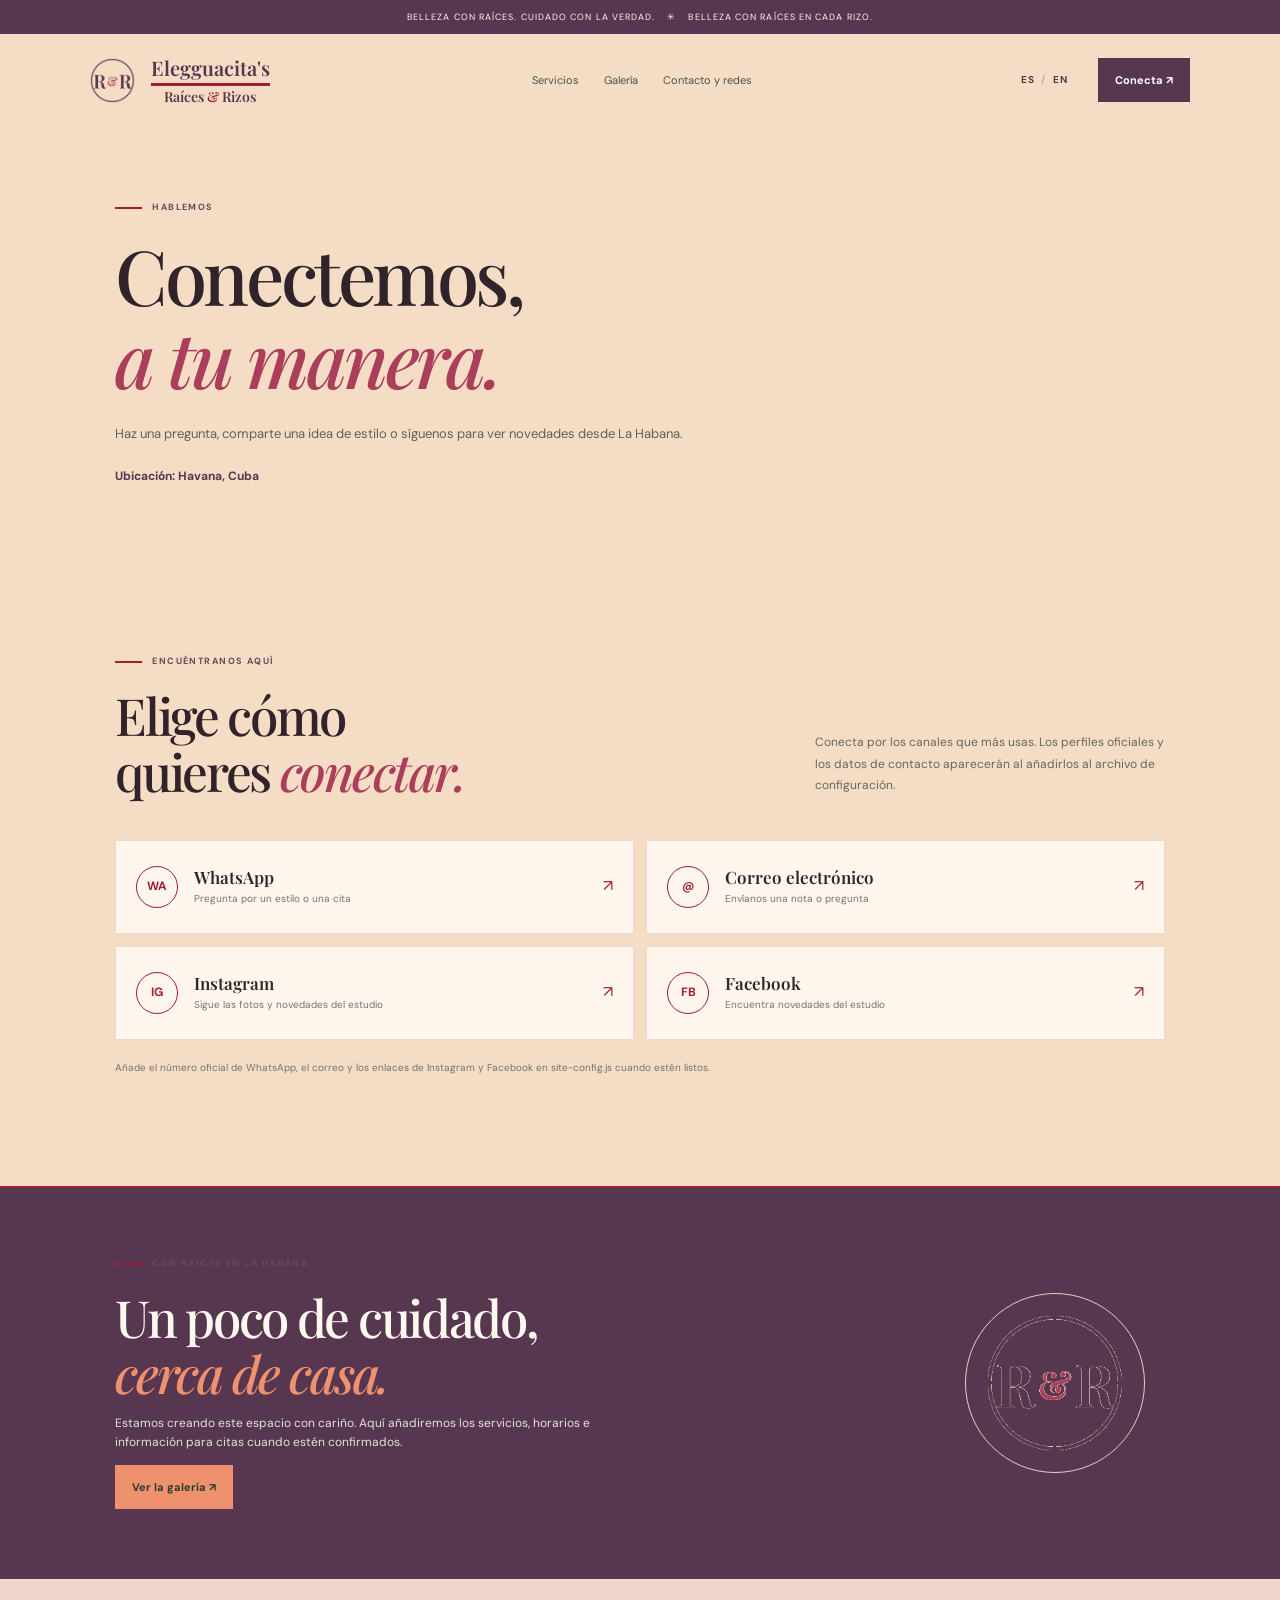
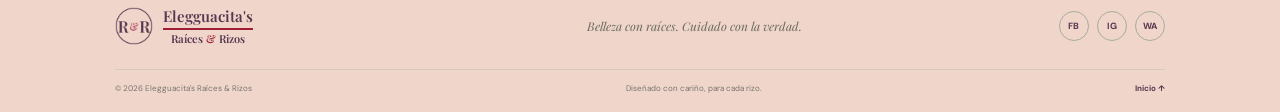
==== contact.html @ 4b484f13 "gallery and contact pages added" ====
<!doctype html>
<html lang="es"><head><meta charset="utf-8"><meta name="viewport" content="width=device-width,initial-scale=1"><meta name="theme-color" content="#F5DCC5"><meta name="description" content="Contacta a Elegguacita's Raíces & Rizos en La Habana. Conecta por WhatsApp y redes sociales."><link rel="icon" type="image/png" sizes="64x64" href="assets/favicon.png"><meta property="og:locale" content="es_CU"><meta property="og:site_name" content="Elegguacita's Raíces &amp; Rizos"><meta property="og:title" content="Contacto y redes | Elegguacita's Raíces &amp; Rizos"><meta property="og:description" content="Conecta con Elegguacita's Raíces &amp; Rizos en La Habana, Cuba."><meta property="og:type" content="website"><title>Contacto | Elegguacita's Raíces &amp; Rizos</title><link rel="preconnect" href="https://fonts.googleapis.com"><link rel="preconnect" href="https://fonts.gstatic.com" crossorigin><link href="https://fonts.googleapis.com/css2?family=DM+Sans:wght@400;500;600;700&amp;family=Playfair+Display:wght@500;600;700&amp;display=swap" rel="stylesheet"><link rel="stylesheet" href="styles.css"><script src="site-config.js" defer></script><script src="script.js?v=2" defer></script></head>
<body><a class="skip" href="#main" data-en="Skip to content" data-es="Saltar al contenido">Saltar al contenido</a><div class="announcement"><span data-en="Beauty with roots. Honest care." data-es="Belleza con raíces. Cuidado con la verdad.">Belleza con raíces. Cuidado con la verdad.</span> ✳ <span data-en="Beauty rooted in every curl." data-es="Belleza con raíces en cada rizo.">Belleza con raíces en cada rizo.</span></div>
<header><a class="brand" href="index.html#top"><img class="brand-logo" src="assets/rr-logo.png" alt="R&amp;R logo"><span class="brand-copy"><span class="brand-title-group"><span class="brand-name" data-setting="brandName">Elegguacita's</span><span class="brand-divider" aria-hidden="true"></span></span><small data-setting="brandLine">Raíces &amp; Rizos</small></span></a><button class="menu" aria-label="Abrir menú" aria-expanded="false">☰</button><nav><a href="index.html#services" data-en="Services" data-es="Servicios">Servicios</a><a href="gallery.html" data-en="Gallery" data-es="Galería">Galería</a><a href="contact.html" aria-current="page" data-en="Contact & social" data-es="Contacto y redes">Contacto y redes</a></nav><div class="actions"><button class="lang" aria-label="Cambiar idioma a inglés" aria-pressed="true">ES <span>/</span> EN</button><a class="button dark" href="#connect" data-en="Connect ↗" data-es="Conecta ↗">Conecta ↗</a></div></header>
<main id="main"><section class="page-hero"><p class="eyebrow" data-en="SAY HELLO" data-es="HABLEMOS">HABLEMOS</p><h1 data-en="Let’s connect,<br><em>at your pace.</em>" data-es="Conectemos,<br><em>a tu manera.</em>">Conectemos,<br><em>a tu manera.</em></h1><p class="intro" data-en="Ask a question, share a style idea, or follow along for updates from Havana." data-es="Haz una pregunta, comparte una idea de estilo o síguenos para ver novedades desde La Habana.">Haz una pregunta, comparte una idea de estilo o síguenos para ver novedades desde La Habana.</p><p class="location page-location" data-setting="location">La Habana, Cuba</p></section>
<section class="connect section" id="connect"><div class="section-heading"><div><p class="eyebrow" data-en="FIND US HERE" data-es="ENCUÉNTRANOS AQUÍ">ENCUÉNTRANOS AQUÍ</p><h2 data-en="Choose how<br>you’d like to <em>connect.</em>" data-es="Elige cómo<br>quieres <em>conectar.</em>">Elige cómo<br>quieres <em>conectar.</em></h2></div><p data-en="Connect through the channels you use most. Official profiles and contact details will appear as they’re added to the settings file." data-es="Conecta por los canales que más usas. Los perfiles oficiales y los datos de contacto aparecerán al añadirlos al archivo de configuración.">Conecta por los canales que más usas. Los perfiles oficiales y los datos de contacto aparecerán al añadirlos al archivo de configuración.</p></div><div class="contact-options"><a class="contact-option" data-contact="whatsapp" href="#" hidden><span class="option-icon">wa</span><span><b>WhatsApp</b><small data-en="Ask about a style or appointment" data-es="Pregunta por un estilo o una cita">Pregunta por un estilo o una cita</small></span><span class="option-arrow">↗</span></a><a class="contact-option" data-contact="email" href="#" hidden><span class="option-icon">@</span><span><b data-en="Email" data-es="Correo electrónico">Correo electrónico</b><small data-en="Send a note or question" data-es="Envíanos una nota o pregunta">Envíanos una nota o pregunta</small></span><span class="option-arrow">↗</span></a><a class="contact-option" data-social="instagram" href="contact.html"><span class="option-icon">ig</span><span><b>Instagram</b><small data-en="Follow studio photos and updates" data-es="Sigue las fotos y novedades del estudio">Sigue las fotos y novedades del estudio</small></span><span class="option-arrow">↗</span></a><a class="contact-option" data-social="facebook" href="contact.html"><span class="option-icon">fb</span><span><b>Facebook</b><small data-en="Find updates and studio news" data-es="Encuentra novedades del estudio">Encuentra novedades del estudio</small></span><span class="option-arrow">↗</span></a></div><p class="settings-note" data-en="Add the official WhatsApp number, email, Instagram, and Facebook links in site-config.js when ready." data-es="Añade el número oficial de WhatsApp, el correo y los enlaces de Instagram y Facebook en site-config.js cuando estén listos.">Añade el número oficial de WhatsApp, el correo y los enlaces de Instagram y Facebook en site-config.js cuando estén listos.</p></section><section class="contact-detail"><div><p class="eyebrow" data-en="ROOTED IN HAVANA" data-es="CON RAÍCES EN LA HABANA">CON RAÍCES EN LA HABANA</p><h2 data-en="A little care,<br><em>close to home.</em>" data-es="Un poco de cuidado,<br><em>cerca de casa.</em>">Un poco de cuidado,<br><em>cerca de casa.</em></h2><p data-en="We’re building this space with care. Service details, hours, and appointment guidance can be added here as they’re confirmed." data-es="Estamos creando este espacio con cariño. Aquí añadiremos los servicios, horarios e información para citas cuando estén confirmados.">Estamos creando este espacio con cariño. Aquí añadiremos los servicios, horarios e información para citas cuando estén confirmados.</p><a href="gallery.html" class="button light" data-en="See the gallery ↗" data-es="Ver la galería ↗">Ver la galería ↗</a></div><div class="contact-detail-mark"><img src="assets/rr-logo.png" alt="Logo de Raíces &amp; Rizos"></div></section></main>
<footer><a class="brand" href="index.html#top"><img class="brand-logo" src="assets/rr-logo.png" alt="R&amp;R logo"><span class="brand-copy"><span class="brand-title-group"><span class="brand-name" data-setting="brandName">Elegguacita's</span><span class="brand-divider" aria-hidden="true"></span></span><small data-setting="brandLine">Raíces &amp; Rizos</small></span></a><p data-en="Beauty with roots. Honest care." data-es="Belleza con raíces. Cuidado con la verdad.">Belleza con raíces. Cuidado con la verdad.</p><div class="social"><a href="contact.html" aria-label="Facebook" data-social="facebook">fb</a><a href="contact.html" aria-label="Instagram" data-social="instagram">ig</a><a href="contact.html" aria-label="WhatsApp" data-social="whatsapp">wa</a></div><div class="footer-bottom"><span>© <span id="year"></span> <span data-setting="businessName">Elegguacita's Raíces &amp; Rizos</span></span><span data-en="Designed with care, for every curl." data-es="Diseñado con cariño, para cada rizo.">Diseñado con cariño, para cada rizo.</span><a href="index.html#top" data-en="Home ↑" data-es="Inicio ↑">Inicio ↑</a></div></footer></body></html>
---- styles.css ----
:root{--cream:#F5DCC5;--paper:#FFF6EE;--ink:#30232A;--green:#57364F;--green2:#70445A;--orange:#AA3E5B;--peach:#EF916F;--red:#9F1D35;--marigold:#E5B85C;--serif:'Playfair Display',Georgia,serif;--sans:'DM Sans',Arial,sans-serif}*{box-sizing:border-box}html{scroll-behavior:smooth}body{margin:0;background:var(--cream);color:var(--ink);font:16px/1.65 var(--sans)}a{color:inherit;text-decoration:none}img{display:block;max-width:100%}.skip{position:absolute;left:-1000px}.skip:focus{left:10px;top:10px;background:#fff;padding:10px;z-index:99}.announcement{height:34px;background:var(--green);color:#fff8ed;display:flex;align-items:center;justify-content:center;gap:12px;font-size:9px;letter-spacing:.12em;text-transform:uppercase}header{height:92px;padding:0 7vw;display:flex;align-items:center;justify-content:space-between;position:relative;z-index:5}.brand{display:flex;align-items:center;gap:16px;font:600 18px var(--serif);line-height:1.1}.brand-copy{display:flex;flex-direction:column;align-items:center;min-width:0}.brand-title-group{display:flex;flex-direction:column;align-items:stretch;align-self:center}.brand-name{font-family:var(--serif);font-weight:600;color:var(--green);white-space:nowrap;line-height:1.05}header .brand-name{font-size:var(--header-title-size,18px)}.brand-divider{width:100%;height:3px;min-height:3px;background:var(--red);margin:5px 0 4px}.brand small{display:block;font:600 15px/1 var(--serif);letter-spacing:0;color:var(--green);white-space:nowrap}header .brand small{font-size:var(--header-subtitle-size,15px)}.brand i,.brand-amp{font-style:normal;color:var(--red)}.brand-logo{width:45px;height:45px;object-fit:contain;flex:none}.journal-logo{width:38px;height:38px}.monogram{width:45px;height:45px;border:1px solid var(--green);border-radius:50%;display:flex;align-items:center;justify-content:center;gap:1px;color:var(--green);font:600 17px var(--serif);flex:none}.monogram span{font-size:11px;color:var(--orange)}nav,.actions{display:flex;align-items:center;gap:25px}nav a{font-size:11px;color:#495249}nav a:hover,.text-link:hover{color:var(--orange)}.lang{border:0;background:none;font:700 10px var(--sans);cursor:pointer;color:var(--green);letter-spacing:.08em}.lang span{color:#b6a99b;margin:0 4px}.button{display:inline-flex;align-items:center;gap:20px;padding:13px 17px;font-size:11px;font-weight:700;transition:.2s}.button:hover{transform:translateY(-2px)}.dark{background:var(--green);color:#fff}.dark:hover{background:#243a2a}.menu{display:none}.hero{max-width:1500px;margin:auto;min-height:560px;padding:40px 9vw 60px;display:grid;grid-template-columns:1fr 1fr;gap:7vw;align-items:center}.eyebrow{font-size:9px;font-weight:700;letter-spacing:.16em;color:var(--green2);margin:0 0 18px}.eyebrow:before{content:"";display:inline-block;width:27px;height:2px;background:var(--red);vertical-align:middle;margin-right:10px}h1,h2{font:500 clamp(42px,5vw,72px)/1.1 var(--serif);letter-spacing:-.045em;margin:0}h1 em,h2 em{color:var(--orange);font-weight:500}.intro{max-width:420px;color:#5e625a;font-size:13px;line-height:1.8;margin:22px 0}.primary{background:var(--orange);color:white;margin-right:20px}.primary:hover{background:#b75f40}.text-link{font-size:10px;font-weight:700}.note{display:flex;align-items:center;gap:10px;border-top:1px solid #ddd2c3;padding-top:15px;margin-top:31px;max-width:390px;color:#66695e;font-size:10px}.note:first-letter{color:var(--orange)}.hero-photo{position:relative;width:100%;max-width:470px;margin:auto;padding:0 15px 26px 0}.hero-photo img{height:455px;width:100%;object-fit:cover;object-position:center 32%;border-radius:48% 48% 3px 3px;box-shadow:0 15px 50px #4e34251c}.credit{position:absolute;right:15px;bottom:26px;background:#1c211bb8;color:white;padding:3px 8px;font-size:8px}.round-stamp{position:absolute;left:-40px;top:30px;width:100px;height:100px;border-radius:50%;background:var(--green);color:white;display:grid;place-content:center;text-align:center;transform:rotate(-10deg);font-size:7px;letter-spacing:.15em;box-shadow:0 5px 18px #31412c38}.round-stamp b{font-size:24px;color:var(--marigold);line-height:1.1}.caption{position:absolute;right:-23px;bottom:52px;background:var(--paper);padding:10px 15px;box-shadow:0 8px 30px #39281818;font:italic 12px var(--serif)}.ticker{background:var(--green);color:#fff8eb;overflow:hidden;white-space:nowrap;padding:12px 0;text-align:center;font-size:9px;font-weight:600;letter-spacing:.15em}.section{max-width:1500px;margin:auto;padding:100px 9vw}.section-heading{display:flex;justify-content:space-between;align-items:end;gap:35px;margin-bottom:40px}.section-heading h2,.about h2,.contact h2{font-size:clamp(37px,4vw,54px)}.section-heading>p{max-width:350px;color:#67675e;font-size:12px;line-height:1.8;margin:0 0 3px}.cards{display:grid;grid-template-columns:repeat(3,1fr);gap:15px}.card{min-height:340px;background:var(--paper);padding:23px 25px 20px;border:1px solid #ebe1d5;display:flex;flex-direction:column;transition:.25s}.card:hover{transform:translateY(-4px);box-shadow:0 15px 50px #4e34251c}.card.featured{background:#f0e1d4}.num{font-size:9px;font-weight:700;color:#77746d;letter-spacing:.08em}.clipart{height:105px;width:75px;object-fit:contain;margin:4px auto 7px;filter:sepia(.2)}.symbol{height:112px;display:grid;place-items:center;color:var(--green2);font:50px var(--serif);transform:rotate(-10deg)}.symbol.lash{font-size:72px;color:var(--orange)}.card h3{font:600 21px var(--serif);margin:0 0 8px}.card p{font-size:10px;line-height:1.75;color:#68685f;margin:0 0 18px}.card-link{margin-top:auto;border-top:1px solid #e4d8c9;padding-top:12px;font-size:10px;font-weight:700;color:var(--green)}.card-link:hover{color:var(--orange)}.more{font-size:10px;color:#62655c;margin:23px 0 0}.about{display:grid;grid-template-columns:.9fr 1fr;align-items:center;gap:9vw;padding-top:25px;padding-bottom:105px}.about-photo{position:relative;padding:0 17px 17px 0;max-width:430px}.about-photo:after{content:"";position:absolute;inset:15px 0 0 15px;border:1px solid var(--orange);z-index:-1}.about-photo img{width:100%;height:430px;object-fit:cover;object-position:center 30%;box-shadow:0 15px 50px #4e34251c}.about-photo>span{position:absolute;bottom:0;left:19px;background:var(--green);color:white;padding:9px 13px;font-size:8px;letter-spacing:.12em}.about>div:last-child>p:not(.eyebrow){max-width:470px;color:#66675f;font-size:12px;line-height:1.9}.about ul{list-style:none;padding:0;margin:20px 0 25px;display:flex;gap:20px}.about li{display:grid;gap:4px;max-width:220px}.about li b{font:600 13px var(--serif)}.about li span{color:#74756c;font-size:9px;line-height:1.6}.outline{border:1px solid var(--green);color:var(--green)}.outline:hover{background:var(--green);color:white}.testimonial{position:relative;background:#F3D7C6;text-align:center;padding:75px 20px 80px}.testimonial .eyebrow{justify-content:center}.testimonial h2{font-size:clamp(38px,4vw,55px);margin:0 auto 15px}.testimonial>p:not(.eyebrow){max-width:430px;margin:0 auto 15px;font-size:11px;line-height:1.8;color:#65625a}.testimonial small{font-size:8px;letter-spacing:.17em;font-weight:700;color:var(--green2)}.instagram-grid{display:grid;grid-template-columns:repeat(3,minmax(0,1fr));gap:15px}.instagram-placeholder{aspect-ratio:1;background:#F3D7C6;display:flex;flex-direction:column;align-items:center;justify-content:center;gap:14px;border-top:2px solid var(--red);color:var(--green)}.instagram-placeholder:nth-child(2){background:#F5DCC5}.instagram-placeholder:nth-child(3){background:#E6BDC6}.instagram-mark{width:42px;height:42px;border:1px solid var(--red);border-radius:50%;display:grid;place-items:center;color:var(--red);font:600 12px var(--sans);letter-spacing:.05em}.instagram-placeholder small{font:700 9px var(--sans);letter-spacing:.12em;text-align:center;padding:0 6px}.journal{padding-top:90px;padding-bottom:55px}.journal .section-heading h2{font-size:clamp(34px,3.7vw,49px)}.journal .section-heading{margin-bottom:30px}.empty-post{border:1px solid #d9cec0;background:#f9f4ed;padding:22px 26px;display:flex;gap:18px;align-items:center;color:var(--orange)}.empty-post b{font:600 16px var(--serif);color:var(--ink)}.empty-post p{font-size:10px;color:#74736c;margin:5px 0 0}.empty-post>span:last-child{margin-left:auto}.contact{position:relative;padding-top:28px;padding-bottom:90px;background:var(--green);color:#fff8ef;display:grid;grid-template-columns:1.2fr .8fr;gap:40px;align-items:center;max-width:none;padding-left:max(9vw,calc((100vw - 1230px)/2));padding-right:max(9vw,calc((100vw - 1230px)/2))}.contact:before{content:"";position:absolute;top:0;left:0;width:100%;height:2px;background:var(--red)}.contact .eyebrow{color:#f2dbe4}.contact h2{font-size:clamp(38px,4vw,54px);margin-bottom:17px}.contact h2 em{color:var(--peach)}.contact>div:first-child>p:not(.eyebrow){font-size:11px;line-height:1.8;color:#e1e3d8;max-width:400px}.light{background:var(--peach);color:#283d2d}.contact small{display:block;color:#bac6b5;font-size:8px;margin-top:10px}.contact-image{height:275px;position:relative;display:grid;place-items:center}.contact-image:before{content:"";position:absolute;width:230px;height:230px;border-radius:50%;background:#E5B85C;right:4px;top:8px}.contact-image img{height:270px;width:200px;object-fit:cover;border-radius:49% 49% 2px 2px;position:relative;z-index:1}.contact-image span{position:absolute;right:0;top:15px;font-size:8px;letter-spacing:.16em;writing-mode:vertical-rl;z-index:2}footer{background:#F0D5CA;padding:28px 9vw 16px;display:grid;grid-template-columns:1fr 1fr auto;align-items:center;gap:14px}footer .brand{font-size:15px;gap:10px}footer .brand-logo{width:38px;height:38px}footer .brand-name{font-size:15px}footer .brand-divider{height:2px;min-height:2px;margin:4px 0 3px}footer .brand small{font-size:11px}footer>p{font:italic 12px var(--serif);color:#69685f;margin:0}.social{display:flex;gap:8px}.social a{width:30px;height:30px;border:1px solid #a7ac9e;color:var(--green);border-radius:50%;display:grid;place-items:center;font-size:9px;font-weight:700;text-transform:uppercase}.social a:hover{background:var(--green);color:white}.footer-bottom{grid-column:1/-1;border-top:1px solid #d4c9ba;padding-top:12px;margin-top:10px;display:flex;justify-content:space-between;color:#77756e;font-size:8px}.footer-bottom a{font-weight:700;color:var(--green)}
@media(max-width:950px){header{padding:0 5vw}nav{gap:14px}nav a{font-size:10px}.hero{padding-left:7vw;padding-right:7vw;gap:5vw}.section{padding-left:7vw;padding-right:7vw}.contact{padding-left:7vw;padding-right:7vw}footer{padding-left:7vw;padding-right:7vw}}
@media(max-width:720px){.instagram-grid{gap:8px}.instagram-placeholder{gap:9px}.instagram-placeholder small{font-size:8px}.instagram-placeholder .instagram-mark{width:34px;height:34px}.announcement{font-size:7px;gap:6px}header{height:75px;padding:0 6vw}.brand{font-size:16px;gap:10px}header .brand-name{font-size:var(--header-mobile-title-size,16px)}header .brand small{font-size:var(--header-mobile-subtitle-size,14px)}header .brand-logo{width:39px;height:39px}.brand-divider{height:2px;min-height:2px;margin:5px 0 4px}footer .brand-logo{width:36px;height:36px}footer .brand-name{font-size:14px}footer .brand small{font-size:10px}.menu{display:block;border:0;background:none;color:var(--green);font-size:19px;margin-left:auto;margin-right:8px}nav{display:none;position:absolute;top:75px;left:0;right:0;padding:20px 8vw;background:var(--paper);box-shadow:0 12px 30px #39281818;flex-direction:column;align-items:flex-start}.menu[aria-expanded=true]+nav{display:flex}nav a{font-size:13px}.actions{gap:5px}.actions .dark{display:none}.hero{grid-template-columns:1fr;padding:43px 8vw 45px;gap:37px}.hero h1{font-size:clamp(45px,11vw,67px)}.hero-photo{max-width:440px}.hero-photo img{height:clamp(340px,95vw,450px)}.round-stamp{left:-12px;width:86px;height:86px}.caption{right:-4px}.ticker{text-align:left;padding-left:20px}.section{padding:72px 8vw}.section-heading{display:block}.section-heading h2,.about h2,.contact h2{font-size:clamp(37px,9vw,51px)}.section-heading>p{margin-top:16px}.cards{grid-template-columns:1fr;gap:12px}.card{min-height:285px;padding:20px}.clipart,.symbol{height:86px}.card h3{font-size:20px}.about{grid-template-columns:1fr;gap:42px;padding-top:20px;padding-bottom:75px}.about-photo{width:calc(100% - 15px);max-width:470px;margin:auto}.about-photo img{height:clamp(350px,95vw,450px)}.about ul{gap:13px}.testimonial{padding:68px 8vw 72px}.journal .section-heading h2{font-size:37px}.empty-post{padding:18px;gap:12px}.empty-post b{font-size:14px}.contact{grid-template-columns:1fr;padding:36px 8vw 30px;gap:12px}.contact-image{height:225px}.contact-image img{height:220px;width:165px}.contact-image:before{width:190px;height:190px;right:calc(50% - 105px);top:0}.contact-image span{right:calc(50% - 120px);top:10px}footer{grid-template-columns:1fr auto;padding:24px 8vw 15px}footer>p{grid-column:1/-1;grid-row:2}.social{grid-column:2;grid-row:1}.footer-bottom{flex-wrap:wrap;gap:8px}.footer-bottom>span:nth-child(2){display:none}}
@media(prefers-reduced-motion:reduce){html{scroll-behavior:auto}*,*:before,*:after{transition:none!important}}

/* Secondary pages */
.page-hero{max-width:1300px;margin:auto;padding:74px 9vw 55px}.page-hero h1{font-size:clamp(48px,6vw,76px)}.page-hero .intro{max-width:570px}.page-location{font-size:12px;color:var(--green);font-weight:700}.contact-options{display:grid;grid-template-columns:repeat(2,minmax(0,1fr));gap:12px}.contact-option{min-height:94px;padding:20px;background:var(--paper);border:1px solid #e8dace;display:flex;align-items:center;gap:16px;transition:.2s}.contact-option:hover{transform:translateY(-3px);border-color:var(--orange)}.option-icon{width:42px;height:42px;border:1px solid var(--red);border-radius:50%;display:grid;place-items:center;color:var(--red);font-size:12px;font-weight:700;text-transform:uppercase;flex:none}.contact-option>span:nth-child(2){display:grid;gap:3px}.contact-option b{font:600 17px var(--serif)}.contact-option small{font-size:10px;color:#74736c}.option-arrow{margin-left:auto;color:var(--red)}.settings-note,.gallery-note{font-size:10px;color:#74736c;margin-top:20px}.contact-detail{background:var(--green);color:#fff8ef;padding:70px max(9vw,calc((100vw - 1230px)/2));display:grid;grid-template-columns:1fr 220px;gap:40px;align-items:center;position:relative}.contact-detail:before{content:"";position:absolute;left:0;top:0;width:100%;height:2px;background:var(--red)}.contact-detail h2{font-size:clamp(38px,4vw,54px)}.contact-detail h2 em{color:var(--peach)}.contact-detail p:not(.eyebrow){max-width:480px;font-size:12px;color:#e1e3d8}.contact-detail-mark{width:180px;height:180px;border:1px solid #eecabe;border-radius:50%;display:grid;place-items:center;margin:auto}.contact-detail-mark img{width:140px}.gallery-grid{display:grid;grid-template-columns:repeat(3,minmax(0,1fr));grid-auto-flow:dense;gap:18px}.gallery-photo{margin:0;background:var(--paper);border:1px solid #eadfd2}.gallery-photo img{width:100%;height:300px;object-fit:cover}.gallery-photo.gallery-tall{grid-row:span 2}.gallery-photo.gallery-tall img{height:630px}.gallery-photo figcaption{padding:14px 16px;display:grid;gap:4px}.gallery-photo figcaption span{font:600 17px var(--serif)}.gallery-photo figcaption small{font-size:9px;color:#77736d}.gallery-instagram{min-height:240px;padding:28px;background:#f3d7c6;border-top:2px solid var(--red);display:flex;flex-direction:column;align-items:flex-start;justify-content:center;gap:12px}.gallery-instagram .instagram-mark{width:38px;height:38px}.gallery-instagram b{font:600 22px var(--serif)}.gallery-instagram>span:not(.instagram-mark){font-size:11px;color:#68685f;max-width:340px}.gallery-instagram>a,.gallery-instagram>i{font-size:11px;font-weight:700;color:var(--green);font-style:normal}.gallery-cta{padding:28px 9vw;background:#f0d5ca;display:flex;align-items:center;justify-content:space-between}.gallery-cta p{font:italic 22px var(--serif);margin:0}.gallery-link{margin-top:22px}.instagram-placeholder{overflow:hidden}.instagram-placeholder img{width:100%;height:100%;min-height:0;object-fit:cover;position:absolute;inset:0}.instagram-placeholder{position:relative}.instagram-placeholder small{z-index:1;background:#fff6eee8;padding:6px 10px!important}.instagram-placeholder .instagram-mark{z-index:1}
@media(max-width:720px){.page-hero{padding:50px 8vw 32px}.contact-options{grid-template-columns:1fr}.contact-detail{grid-template-columns:1fr;padding:52px 8vw;gap:28px}.contact-detail-mark{width:145px;height:145px}.contact-detail-mark img{width:110px}.gallery-grid{grid-template-columns:repeat(2,minmax(0,1fr));gap:10px}.gallery-photo img{height:220px}.gallery-photo.gallery-tall{grid-row:span 2}.gallery-photo.gallery-tall img{height:450px}.gallery-photo figcaption{padding:10px}.gallery-photo figcaption span{font-size:14px}.gallery-cta{padding:22px 8vw}.gallery-cta p{font-size:18px}}
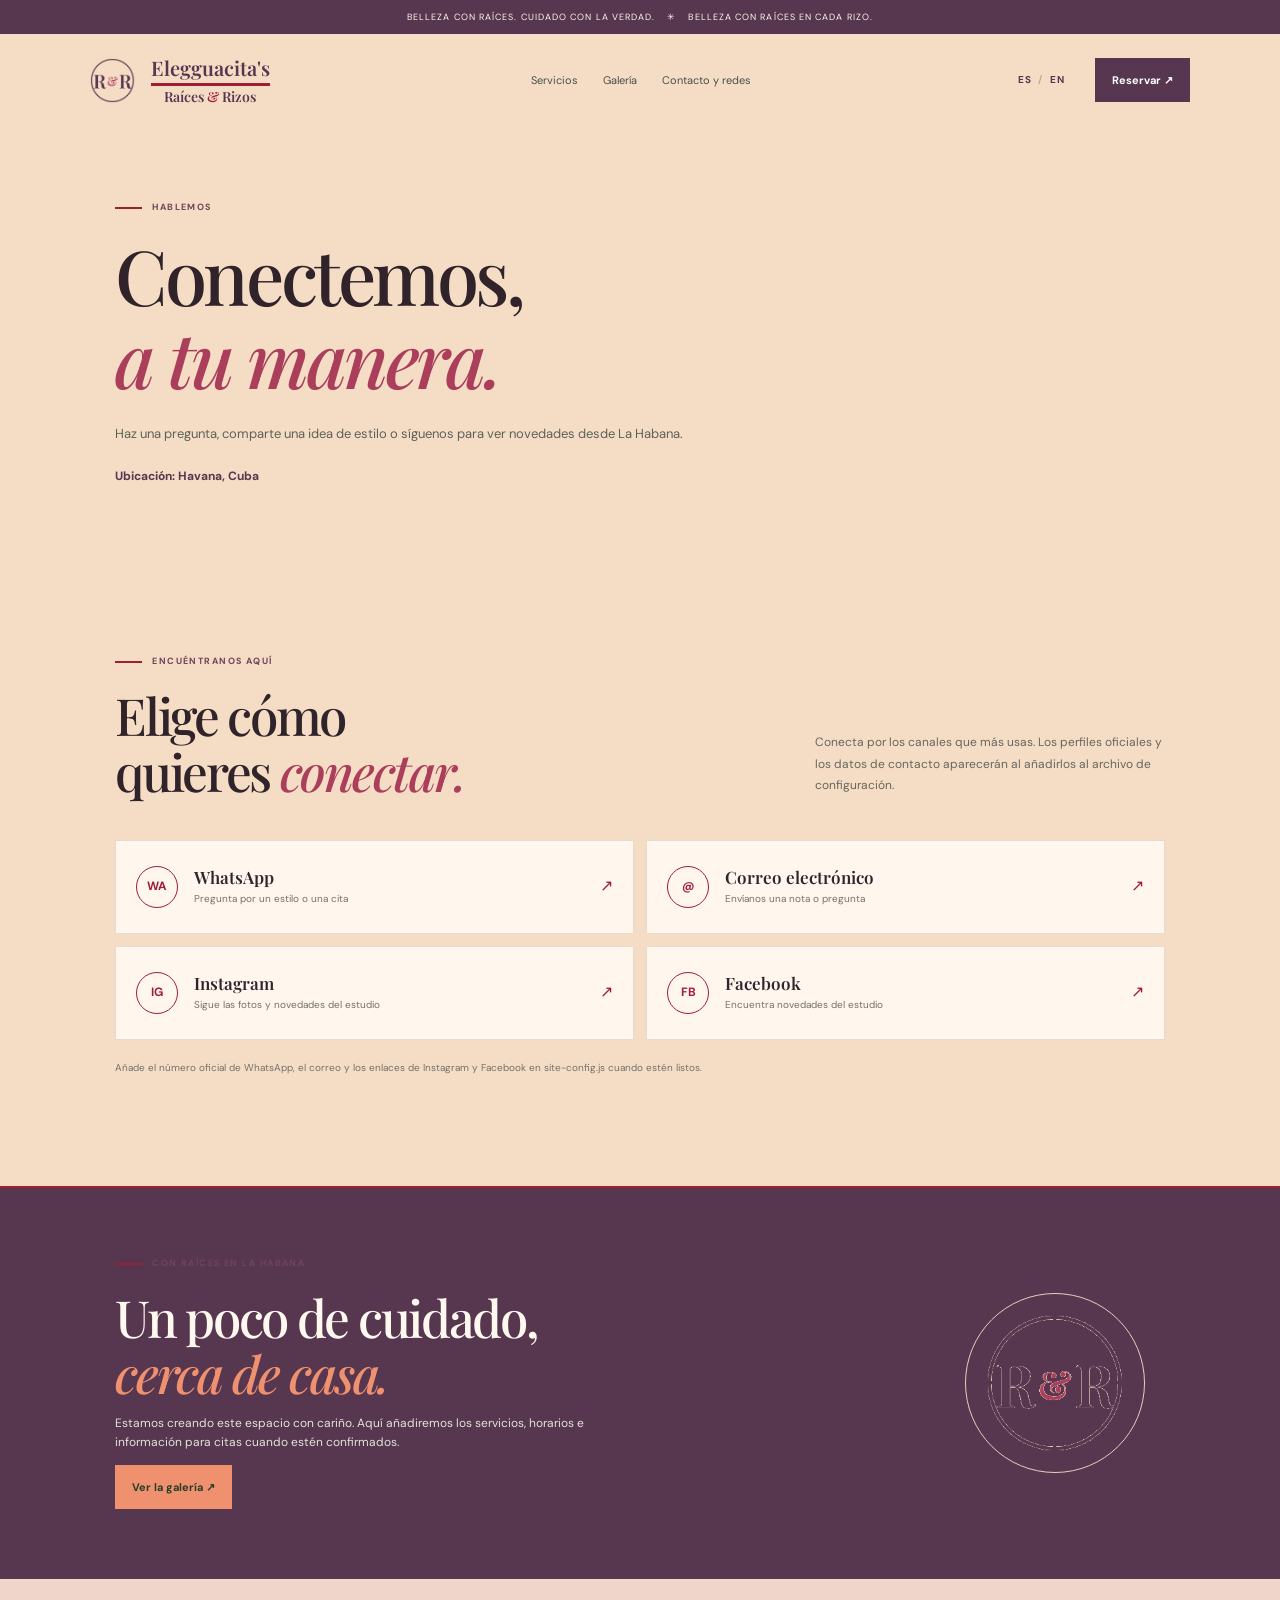
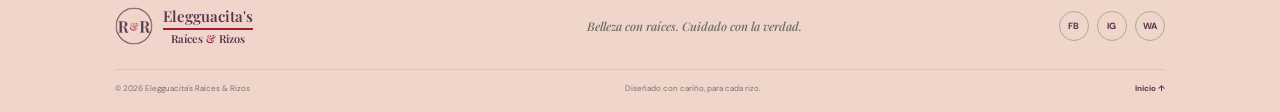
==== commit 85097ac4: "Bookings and Instagram profile added to site-config.js. Updated README.md with new features and inst" ====
--- a/contact.html
+++ b/contact.html
@@ -1,7 +1,9 @@
 <!doctype html>
-<html lang="es"><head><meta charset="utf-8"><meta name="viewport" content="width=device-width,initial-scale=1"><meta name="theme-color" content="#F5DCC5"><meta name="description" content="Contacta a Elegguacita's Raíces & Rizos en La Habana. Conecta por WhatsApp y redes sociales."><link rel="icon" type="image/png" sizes="64x64" href="assets/favicon.png"><meta property="og:locale" content="es_CU"><meta property="og:site_name" content="Elegguacita's Raíces &amp; Rizos"><meta property="og:title" content="Contacto y redes | Elegguacita's Raíces &amp; Rizos"><meta property="og:description" content="Conecta con Elegguacita's Raíces &amp; Rizos en La Habana, Cuba."><meta property="og:type" content="website"><title>Contacto | Elegguacita's Raíces &amp; Rizos</title><link rel="preconnect" href="https://fonts.googleapis.com"><link rel="preconnect" href="https://fonts.gstatic.com" crossorigin><link href="https://fonts.googleapis.com/css2?family=DM+Sans:wght@400;500;600;700&amp;family=Playfair+Display:wght@500;600;700&amp;display=swap" rel="stylesheet"><link rel="stylesheet" href="styles.css"><script src="site-config.js" defer></script><script src="script.js?v=2" defer></script></head>
+<html lang="es"><head><meta charset="utf-8"><meta name="viewport" content="width=device-width,initial-scale=1"><meta name="theme-color" content="#F5DCC5"><meta name="description" content="Contacta a Elegguacita's Raíces & Rizos en La Habana. Conecta por WhatsApp y redes sociales."><link rel="icon" type="image/png" sizes="64x64" href="assets/favicon.png"><meta property="og:locale" content="es_CU"><meta property="og:site_name" content="Elegguacita's Raíces &amp; Rizos"><meta property="og:title" content="Contacto y redes | Elegguacita's Raíces &amp; Rizos"><meta property="og:description" content="Conecta con Elegguacita's Raíces &amp; Rizos en La Habana, Cuba."><meta property="og:type" content="website"><title>Contacto | Elegguacita's Raíces &amp; Rizos</title><link rel="stylesheet" href="styles.css"><script src="site-config.js" defer></script><script src="script.js?v=2" defer></script></head>
 <body><a class="skip" href="#main" data-en="Skip to content" data-es="Saltar al contenido">Saltar al contenido</a><div class="announcement"><span data-en="Beauty with roots. Honest care." data-es="Belleza con raíces. Cuidado con la verdad.">Belleza con raíces. Cuidado con la verdad.</span> ✳ <span data-en="Beauty rooted in every curl." data-es="Belleza con raíces en cada rizo.">Belleza con raíces en cada rizo.</span></div>
-<header><a class="brand" href="index.html#top"><img class="brand-logo" src="assets/rr-logo.png" alt="R&amp;R logo"><span class="brand-copy"><span class="brand-title-group"><span class="brand-name" data-setting="brandName">Elegguacita's</span><span class="brand-divider" aria-hidden="true"></span></span><small data-setting="brandLine">Raíces &amp; Rizos</small></span></a><button class="menu" aria-label="Abrir menú" aria-expanded="false">☰</button><nav><a href="index.html#services" data-en="Services" data-es="Servicios">Servicios</a><a href="gallery.html" data-en="Gallery" data-es="Galería">Galería</a><a href="contact.html" aria-current="page" data-en="Contact & social" data-es="Contacto y redes">Contacto y redes</a></nav><div class="actions"><button class="lang" aria-label="Cambiar idioma a inglés" aria-pressed="true">ES <span>/</span> EN</button><a class="button dark" href="#connect" data-en="Connect ↗" data-es="Conecta ↗">Conecta ↗</a></div></header>
+<header><a class="brand" href="index.html#top"><img class="brand-logo" src="assets/rr-logo.png" alt="R&amp;R logo"><span class="brand-copy"><span class="brand-title-group"><span class="brand-name" data-setting="brandName">Elegguacita's</span><span class="brand-divider" aria-hidden="true"></span></span><small data-setting="brandLine">Raíces &amp; Rizos</small></span></a><button class="menu" aria-label="Abrir menú" aria-expanded="false">☰</button><nav><a href="index.html#services" data-en="Services" data-es="Servicios">Servicios</a><a href="gallery.html" data-en="Gallery" data-es="Galería">Galería</a><a href="contact.html" aria-current="page" data-en="Contact & social" data-es="Contacto y redes">Contacto y redes</a></nav><div class="actions"><button class="lang" aria-label="Cambiar idioma a inglés" aria-pressed="true">ES <span>/</span> EN</button><a class="button dark" href="booking.html" data-en="Book ↗" data-es="Reservar ↗">Reservar ↗</a></div></header>
 <main id="main"><section class="page-hero"><p class="eyebrow" data-en="SAY HELLO" data-es="HABLEMOS">HABLEMOS</p><h1 data-en="Let’s connect,<br><em>at your pace.</em>" data-es="Conectemos,<br><em>a tu manera.</em>">Conectemos,<br><em>a tu manera.</em></h1><p class="intro" data-en="Ask a question, share a style idea, or follow along for updates from Havana." data-es="Haz una pregunta, comparte una idea de estilo o síguenos para ver novedades desde La Habana.">Haz una pregunta, comparte una idea de estilo o síguenos para ver novedades desde La Habana.</p><p class="location page-location" data-setting="location">La Habana, Cuba</p></section>
 <section class="connect section" id="connect"><div class="section-heading"><div><p class="eyebrow" data-en="FIND US HERE" data-es="ENCUÉNTRANOS AQUÍ">ENCUÉNTRANOS AQUÍ</p><h2 data-en="Choose how<br>you’d like to <em>connect.</em>" data-es="Elige cómo<br>quieres <em>conectar.</em>">Elige cómo<br>quieres <em>conectar.</em></h2></div><p data-en="Connect through the channels you use most. Official profiles and contact details will appear as they’re added to the settings file." data-es="Conecta por los canales que más usas. Los perfiles oficiales y los datos de contacto aparecerán al añadirlos al archivo de configuración.">Conecta por los canales que más usas. Los perfiles oficiales y los datos de contacto aparecerán al añadirlos al archivo de configuración.</p></div><div class="contact-options"><a class="contact-option" data-contact="whatsapp" href="#" hidden><span class="option-icon">wa</span><span><b>WhatsApp</b><small data-en="Ask about a style or appointment" data-es="Pregunta por un estilo o una cita">Pregunta por un estilo o una cita</small></span><span class="option-arrow">↗</span></a><a class="contact-option" data-contact="email" href="#" hidden><span class="option-icon">@</span><span><b data-en="Email" data-es="Correo electrónico">Correo electrónico</b><small data-en="Send a note or question" data-es="Envíanos una nota o pregunta">Envíanos una nota o pregunta</small></span><span class="option-arrow">↗</span></a><a class="contact-option" data-social="instagram" href="contact.html"><span class="option-icon">ig</span><span><b>Instagram</b><small data-en="Follow studio photos and updates" data-es="Sigue las fotos y novedades del estudio">Sigue las fotos y novedades del estudio</small></span><span class="option-arrow">↗</span></a><a class="contact-option" data-social="facebook" href="contact.html"><span class="option-icon">fb</span><span><b>Facebook</b><small data-en="Find updates and studio news" data-es="Encuentra novedades del estudio">Encuentra novedades del estudio</small></span><span class="option-arrow">↗</span></a></div><p class="settings-note" data-en="Add the official WhatsApp number, email, Instagram, and Facebook links in site-config.js when ready." data-es="Añade el número oficial de WhatsApp, el correo y los enlaces de Instagram y Facebook en site-config.js cuando estén listos.">Añade el número oficial de WhatsApp, el correo y los enlaces de Instagram y Facebook en site-config.js cuando estén listos.</p></section><section class="contact-detail"><div><p class="eyebrow" data-en="ROOTED IN HAVANA" data-es="CON RAÍCES EN LA HABANA">CON RAÍCES EN LA HABANA</p><h2 data-en="A little care,<br><em>close to home.</em>" data-es="Un poco de cuidado,<br><em>cerca de casa.</em>">Un poco de cuidado,<br><em>cerca de casa.</em></h2><p data-en="We’re building this space with care. Service details, hours, and appointment guidance can be added here as they’re confirmed." data-es="Estamos creando este espacio con cariño. Aquí añadiremos los servicios, horarios e información para citas cuando estén confirmados.">Estamos creando este espacio con cariño. Aquí añadiremos los servicios, horarios e información para citas cuando estén confirmados.</p><a href="gallery.html" class="button light" data-en="See the gallery ↗" data-es="Ver la galería ↗">Ver la galería ↗</a></div><div class="contact-detail-mark"><img src="assets/rr-logo.png" alt="Logo de Raíces &amp; Rizos"></div></section></main>
-<footer><a class="brand" href="index.html#top"><img class="brand-logo" src="assets/rr-logo.png" alt="R&amp;R logo"><span class="brand-copy"><span class="brand-title-group"><span class="brand-name" data-setting="brandName">Elegguacita's</span><span class="brand-divider" aria-hidden="true"></span></span><small data-setting="brandLine">Raíces &amp; Rizos</small></span></a><p data-en="Beauty with roots. Honest care." data-es="Belleza con raíces. Cuidado con la verdad.">Belleza con raíces. Cuidado con la verdad.</p><div class="social"><a href="contact.html" aria-label="Facebook" data-social="facebook">fb</a><a href="contact.html" aria-label="Instagram" data-social="instagram">ig</a><a href="contact.html" aria-label="WhatsApp" data-social="whatsapp">wa</a></div><div class="footer-bottom"><span>© <span id="year"></span> <span data-setting="businessName">Elegguacita's Raíces &amp; Rizos</span></span><span data-en="Designed with care, for every curl." data-es="Diseñado con cariño, para cada rizo.">Diseñado con cariño, para cada rizo.</span><a href="index.html#top" data-en="Home ↑" data-es="Inicio ↑">Inicio ↑</a></div></footer></body></html>+<footer><a class="brand" href="index.html#top"><img class="brand-logo" src="assets/rr-logo.png" alt="R&amp;R logo"><span class="brand-copy"><span class="brand-title-group"><span class="brand-name" data-setting="brandName">Elegguacita's</span><span class="brand-divider" aria-hidden="true"></span></span><small data-setting="brandLine">Raíces &amp; Rizos</small></span></a><p data-en="Beauty with roots. Honest care." data-es="Belleza con raíces. Cuidado con la verdad.">Belleza con raíces. Cuidado con la verdad.</p><div class="social"><a href="contact.html" aria-label="Facebook" data-social="facebook">fb</a><a href="contact.html" aria-label="Instagram" data-social="instagram">ig</a><a href="contact.html" aria-label="WhatsApp" data-social="whatsapp">wa</a></div><div class="footer-bottom"><span>© <span id="year"></span> <span data-setting="businessName">Elegguacita's Raíces &amp; Rizos</span></span><span data-en="Designed with care, for every curl." data-es="Diseñado con cariño, para cada rizo.">Diseñado con cariño, para cada rizo.</span><a href="index.html#top" data-en="Home ↑" data-es="Inicio ↑">Inicio ↑</a></div></footer></body></html>
+
+
--- a/styles.css
+++ b/styles.css
@@ -1,8 +1,20 @@
-:root{--cream:#F5DCC5;--paper:#FFF6EE;--ink:#30232A;--green:#57364F;--green2:#70445A;--orange:#AA3E5B;--peach:#EF916F;--red:#9F1D35;--marigold:#E5B85C;--serif:'Playfair Display',Georgia,serif;--sans:'DM Sans',Arial,sans-serif}*{box-sizing:border-box}html{scroll-behavior:smooth}body{margin:0;background:var(--cream);color:var(--ink);font:16px/1.65 var(--sans)}a{color:inherit;text-decoration:none}img{display:block;max-width:100%}.skip{position:absolute;left:-1000px}.skip:focus{left:10px;top:10px;background:#fff;padding:10px;z-index:99}.announcement{height:34px;background:var(--green);color:#fff8ed;display:flex;align-items:center;justify-content:center;gap:12px;font-size:9px;letter-spacing:.12em;text-transform:uppercase}header{height:92px;padding:0 7vw;display:flex;align-items:center;justify-content:space-between;position:relative;z-index:5}.brand{display:flex;align-items:center;gap:16px;font:600 18px var(--serif);line-height:1.1}.brand-copy{display:flex;flex-direction:column;align-items:center;min-width:0}.brand-title-group{display:flex;flex-direction:column;align-items:stretch;align-self:center}.brand-name{font-family:var(--serif);font-weight:600;color:var(--green);white-space:nowrap;line-height:1.05}header .brand-name{font-size:var(--header-title-size,18px)}.brand-divider{width:100%;height:3px;min-height:3px;background:var(--red);margin:5px 0 4px}.brand small{display:block;font:600 15px/1 var(--serif);letter-spacing:0;color:var(--green);white-space:nowrap}header .brand small{font-size:var(--header-subtitle-size,15px)}.brand i,.brand-amp{font-style:normal;color:var(--red)}.brand-logo{width:45px;height:45px;object-fit:contain;flex:none}.journal-logo{width:38px;height:38px}.monogram{width:45px;height:45px;border:1px solid var(--green);border-radius:50%;display:flex;align-items:center;justify-content:center;gap:1px;color:var(--green);font:600 17px var(--serif);flex:none}.monogram span{font-size:11px;color:var(--orange)}nav,.actions{display:flex;align-items:center;gap:25px}nav a{font-size:11px;color:#495249}nav a:hover,.text-link:hover{color:var(--orange)}.lang{border:0;background:none;font:700 10px var(--sans);cursor:pointer;color:var(--green);letter-spacing:.08em}.lang span{color:#b6a99b;margin:0 4px}.button{display:inline-flex;align-items:center;gap:20px;padding:13px 17px;font-size:11px;font-weight:700;transition:.2s}.button:hover{transform:translateY(-2px)}.dark{background:var(--green);color:#fff}.dark:hover{background:#243a2a}.menu{display:none}.hero{max-width:1500px;margin:auto;min-height:560px;padding:40px 9vw 60px;display:grid;grid-template-columns:1fr 1fr;gap:7vw;align-items:center}.eyebrow{font-size:9px;font-weight:700;letter-spacing:.16em;color:var(--green2);margin:0 0 18px}.eyebrow:before{content:"";display:inline-block;width:27px;height:2px;background:var(--red);vertical-align:middle;margin-right:10px}h1,h2{font:500 clamp(42px,5vw,72px)/1.1 var(--serif);letter-spacing:-.045em;margin:0}h1 em,h2 em{color:var(--orange);font-weight:500}.intro{max-width:420px;color:#5e625a;font-size:13px;line-height:1.8;margin:22px 0}.primary{background:var(--orange);color:white;margin-right:20px}.primary:hover{background:#b75f40}.text-link{font-size:10px;font-weight:700}.note{display:flex;align-items:center;gap:10px;border-top:1px solid #ddd2c3;padding-top:15px;margin-top:31px;max-width:390px;color:#66695e;font-size:10px}.note:first-letter{color:var(--orange)}.hero-photo{position:relative;width:100%;max-width:470px;margin:auto;padding:0 15px 26px 0}.hero-photo img{height:455px;width:100%;object-fit:cover;object-position:center 32%;border-radius:48% 48% 3px 3px;box-shadow:0 15px 50px #4e34251c}.credit{position:absolute;right:15px;bottom:26px;background:#1c211bb8;color:white;padding:3px 8px;font-size:8px}.round-stamp{position:absolute;left:-40px;top:30px;width:100px;height:100px;border-radius:50%;background:var(--green);color:white;display:grid;place-content:center;text-align:center;transform:rotate(-10deg);font-size:7px;letter-spacing:.15em;box-shadow:0 5px 18px #31412c38}.round-stamp b{font-size:24px;color:var(--marigold);line-height:1.1}.caption{position:absolute;right:-23px;bottom:52px;background:var(--paper);padding:10px 15px;box-shadow:0 8px 30px #39281818;font:italic 12px var(--serif)}.ticker{background:var(--green);color:#fff8eb;overflow:hidden;white-space:nowrap;padding:12px 0;text-align:center;font-size:9px;font-weight:600;letter-spacing:.15em}.section{max-width:1500px;margin:auto;padding:100px 9vw}.section-heading{display:flex;justify-content:space-between;align-items:end;gap:35px;margin-bottom:40px}.section-heading h2,.about h2,.contact h2{font-size:clamp(37px,4vw,54px)}.section-heading>p{max-width:350px;color:#67675e;font-size:12px;line-height:1.8;margin:0 0 3px}.cards{display:grid;grid-template-columns:repeat(3,1fr);gap:15px}.card{min-height:340px;background:var(--paper);padding:23px 25px 20px;border:1px solid #ebe1d5;display:flex;flex-direction:column;transition:.25s}.card:hover{transform:translateY(-4px);box-shadow:0 15px 50px #4e34251c}.card.featured{background:#f0e1d4}.num{font-size:9px;font-weight:700;color:#77746d;letter-spacing:.08em}.clipart{height:105px;width:75px;object-fit:contain;margin:4px auto 7px;filter:sepia(.2)}.symbol{height:112px;display:grid;place-items:center;color:var(--green2);font:50px var(--serif);transform:rotate(-10deg)}.symbol.lash{font-size:72px;color:var(--orange)}.card h3{font:600 21px var(--serif);margin:0 0 8px}.card p{font-size:10px;line-height:1.75;color:#68685f;margin:0 0 18px}.card-link{margin-top:auto;border-top:1px solid #e4d8c9;padding-top:12px;font-size:10px;font-weight:700;color:var(--green)}.card-link:hover{color:var(--orange)}.more{font-size:10px;color:#62655c;margin:23px 0 0}.about{display:grid;grid-template-columns:.9fr 1fr;align-items:center;gap:9vw;padding-top:25px;padding-bottom:105px}.about-photo{position:relative;padding:0 17px 17px 0;max-width:430px}.about-photo:after{content:"";position:absolute;inset:15px 0 0 15px;border:1px solid var(--orange);z-index:-1}.about-photo img{width:100%;height:430px;object-fit:cover;object-position:center 30%;box-shadow:0 15px 50px #4e34251c}.about-photo>span{position:absolute;bottom:0;left:19px;background:var(--green);color:white;padding:9px 13px;font-size:8px;letter-spacing:.12em}.about>div:last-child>p:not(.eyebrow){max-width:470px;color:#66675f;font-size:12px;line-height:1.9}.about ul{list-style:none;padding:0;margin:20px 0 25px;display:flex;gap:20px}.about li{display:grid;gap:4px;max-width:220px}.about li b{font:600 13px var(--serif)}.about li span{color:#74756c;font-size:9px;line-height:1.6}.outline{border:1px solid var(--green);color:var(--green)}.outline:hover{background:var(--green);color:white}.testimonial{position:relative;background:#F3D7C6;text-align:center;padding:75px 20px 80px}.testimonial .eyebrow{justify-content:center}.testimonial h2{font-size:clamp(38px,4vw,55px);margin:0 auto 15px}.testimonial>p:not(.eyebrow){max-width:430px;margin:0 auto 15px;font-size:11px;line-height:1.8;color:#65625a}.testimonial small{font-size:8px;letter-spacing:.17em;font-weight:700;color:var(--green2)}.instagram-grid{display:grid;grid-template-columns:repeat(3,minmax(0,1fr));gap:15px}.instagram-placeholder{aspect-ratio:1;background:#F3D7C6;display:flex;flex-direction:column;align-items:center;justify-content:center;gap:14px;border-top:2px solid var(--red);color:var(--green)}.instagram-placeholder:nth-child(2){background:#F5DCC5}.instagram-placeholder:nth-child(3){background:#E6BDC6}.instagram-mark{width:42px;height:42px;border:1px solid var(--red);border-radius:50%;display:grid;place-items:center;color:var(--red);font:600 12px var(--sans);letter-spacing:.05em}.instagram-placeholder small{font:700 9px var(--sans);letter-spacing:.12em;text-align:center;padding:0 6px}.journal{padding-top:90px;padding-bottom:55px}.journal .section-heading h2{font-size:clamp(34px,3.7vw,49px)}.journal .section-heading{margin-bottom:30px}.empty-post{border:1px solid #d9cec0;background:#f9f4ed;padding:22px 26px;display:flex;gap:18px;align-items:center;color:var(--orange)}.empty-post b{font:600 16px var(--serif);color:var(--ink)}.empty-post p{font-size:10px;color:#74736c;margin:5px 0 0}.empty-post>span:last-child{margin-left:auto}.contact{position:relative;padding-top:28px;padding-bottom:90px;background:var(--green);color:#fff8ef;display:grid;grid-template-columns:1.2fr .8fr;gap:40px;align-items:center;max-width:none;padding-left:max(9vw,calc((100vw - 1230px)/2));padding-right:max(9vw,calc((100vw - 1230px)/2))}.contact:before{content:"";position:absolute;top:0;left:0;width:100%;height:2px;background:var(--red)}.contact .eyebrow{color:#f2dbe4}.contact h2{font-size:clamp(38px,4vw,54px);margin-bottom:17px}.contact h2 em{color:var(--peach)}.contact>div:first-child>p:not(.eyebrow){font-size:11px;line-height:1.8;color:#e1e3d8;max-width:400px}.light{background:var(--peach);color:#283d2d}.contact small{display:block;color:#bac6b5;font-size:8px;margin-top:10px}.contact-image{height:275px;position:relative;display:grid;place-items:center}.contact-image:before{content:"";position:absolute;width:230px;height:230px;border-radius:50%;background:#E5B85C;right:4px;top:8px}.contact-image img{height:270px;width:200px;object-fit:cover;border-radius:49% 49% 2px 2px;position:relative;z-index:1}.contact-image span{position:absolute;right:0;top:15px;font-size:8px;letter-spacing:.16em;writing-mode:vertical-rl;z-index:2}footer{background:#F0D5CA;padding:28px 9vw 16px;display:grid;grid-template-columns:1fr 1fr auto;align-items:center;gap:14px}footer .brand{font-size:15px;gap:10px}footer .brand-logo{width:38px;height:38px}footer .brand-name{font-size:15px}footer .brand-divider{height:2px;min-height:2px;margin:4px 0 3px}footer .brand small{font-size:11px}footer>p{font:italic 12px var(--serif);color:#69685f;margin:0}.social{display:flex;gap:8px}.social a{width:30px;height:30px;border:1px solid #a7ac9e;color:var(--green);border-radius:50%;display:grid;place-items:center;font-size:9px;font-weight:700;text-transform:uppercase}.social a:hover{background:var(--green);color:white}.footer-bottom{grid-column:1/-1;border-top:1px solid #d4c9ba;padding-top:12px;margin-top:10px;display:flex;justify-content:space-between;color:#77756e;font-size:8px}.footer-bottom a{font-weight:700;color:var(--green)}
+@font-face{font-family:'DM Sans';src:url('assets/fonts/dm-sans-latin.woff2') format('woff2');font-style:normal;font-weight:400 700;font-display:swap}
+@font-face{font-family:'Playfair Display';src:url('assets/fonts/playfair-display-latin.woff2') format('woff2');font-style:normal;font-weight:500 700;font-display:swap}
+@font-face{font-family:'Playfair Display';src:url('assets/fonts/playfair-display-italic-latin.woff2') format('woff2');font-style:italic;font-weight:500 700;font-display:swap}:root{--cream:#F5DCC5;--paper:#FFF6EE;--ink:#30232A;--green:#57364F;--green2:#70445A;--orange:#AA3E5B;--peach:#EF916F;--red:#9F1D35;--marigold:#E5B85C;--serif:'Playfair Display',Georgia,serif;--sans:'DM Sans',Arial,sans-serif}*{box-sizing:border-box}html{scroll-behavior:smooth}body{margin:0;background:var(--cream);color:var(--ink);font:16px/1.65 var(--sans)}a{color:inherit;text-decoration:none}img{display:block;max-width:100%}.skip{position:absolute;left:-1000px}.skip:focus{left:10px;top:10px;background:#fff;padding:10px;z-index:99}.announcement{height:34px;background:var(--green);color:#fff8ed;display:flex;align-items:center;justify-content:center;gap:12px;font-size:9px;letter-spacing:.12em;text-transform:uppercase}header{height:92px;padding:0 7vw;display:flex;align-items:center;justify-content:space-between;position:relative;z-index:5}.brand{display:flex;align-items:center;gap:16px;font:600 18px var(--serif);line-height:1.1}.brand-copy{display:flex;flex-direction:column;align-items:center;min-width:0}.brand-title-group{display:flex;flex-direction:column;align-items:stretch;align-self:center}.brand-name{font-family:var(--serif);font-weight:600;color:var(--green);white-space:nowrap;line-height:1.05}header .brand-name{font-size:var(--header-title-size,18px)}.brand-divider{width:100%;height:3px;min-height:3px;background:var(--red);margin:5px 0 4px}.brand small{display:block;font:600 15px/1 var(--serif);letter-spacing:0;color:var(--green);white-space:nowrap}header .brand small{font-size:var(--header-subtitle-size,15px)}.brand i,.brand-amp{font-style:normal;color:var(--red)}.brand-logo{width:45px;height:45px;object-fit:contain;flex:none}.journal-logo{width:38px;height:38px}.monogram{width:45px;height:45px;border:1px solid var(--green);border-radius:50%;display:flex;align-items:center;justify-content:center;gap:1px;color:var(--green);font:600 17px var(--serif);flex:none}.monogram span{font-size:11px;color:var(--orange)}nav,.actions{display:flex;align-items:center;gap:25px}nav a{font-size:11px;color:#495249}nav a:hover,.text-link:hover{color:var(--orange)}.lang{border:0;background:none;font:700 10px var(--sans);cursor:pointer;color:var(--green);letter-spacing:.08em}.lang span{color:#b6a99b;margin:0 4px}.button{display:inline-flex;align-items:center;gap:20px;padding:13px 17px;font-size:11px;font-weight:700;transition:.2s}.button:hover{transform:translateY(-2px)}.dark{background:var(--green);color:#fff}.dark:hover{background:#243a2a}.menu{display:none}.hero{max-width:1500px;margin:auto;min-height:560px;padding:40px 9vw 60px;display:grid;grid-template-columns:1fr 1fr;gap:7vw;align-items:center}.eyebrow{font-size:9px;font-weight:700;letter-spacing:.16em;color:var(--green2);margin:0 0 18px}.eyebrow:before{content:"";display:inline-block;width:27px;height:2px;background:var(--red);vertical-align:middle;margin-right:10px}h1,h2{font:500 clamp(42px,5vw,72px)/1.1 var(--serif);letter-spacing:-.045em;margin:0}h1 em,h2 em{color:var(--orange);font-weight:500}.intro{max-width:420px;color:#5e625a;font-size:13px;line-height:1.8;margin:22px 0}.primary{background:var(--orange);color:white;margin-right:20px}.primary:hover{background:#b75f40}.text-link{font-size:10px;font-weight:700}.note{display:flex;align-items:center;gap:10px;border-top:1px solid #ddd2c3;padding-top:15px;margin-top:31px;max-width:390px;color:#66695e;font-size:10px}.note:first-letter{color:var(--orange)}.hero-photo{position:relative;width:100%;max-width:470px;margin:auto;padding:0 15px 26px 0}.hero-photo img{height:455px;width:100%;object-fit:cover;object-position:center 32%;border-radius:48% 48% 3px 3px;box-shadow:0 15px 50px #4e34251c}.credit{position:absolute;right:15px;bottom:26px;background:#1c211bb8;color:white;padding:3px 8px;font-size:8px}.round-stamp{position:absolute;left:-40px;top:30px;width:100px;height:100px;border-radius:50%;background:var(--green);color:white;display:grid;place-content:center;text-align:center;transform:rotate(-10deg);font-size:7px;letter-spacing:.15em;box-shadow:0 5px 18px #31412c38}.round-stamp b{font-size:24px;color:var(--marigold);line-height:1.1}.caption{position:absolute;right:-23px;bottom:52px;background:var(--paper);padding:10px 15px;box-shadow:0 8px 30px #39281818;font:italic 12px var(--serif)}.ticker{background:var(--green);color:#fff8eb;overflow:hidden;white-space:nowrap;padding:12px 0;text-align:center;font-size:9px;font-weight:600;letter-spacing:.15em}.section{max-width:1500px;margin:auto;padding:100px 9vw}.section-heading{display:flex;justify-content:space-between;align-items:end;gap:35px;margin-bottom:40px}.section-heading h2,.about h2,.contact h2{font-size:clamp(37px,4vw,54px)}.section-heading>p{max-width:350px;color:#67675e;font-size:12px;line-height:1.8;margin:0 0 3px}.cards{display:grid;grid-template-columns:repeat(3,1fr);gap:15px}.card{min-height:340px;background:var(--paper);padding:23px 25px 20px;border:1px solid #ebe1d5;display:flex;flex-direction:column;transition:.25s}.card:hover{transform:translateY(-4px);box-shadow:0 15px 50px #4e34251c}.card.featured{background:#f0e1d4}.num{font-size:9px;font-weight:700;color:#77746d;letter-spacing:.08em}.clipart{height:105px;width:75px;object-fit:contain;margin:4px auto 7px;filter:sepia(.2)}.symbol{height:112px;display:grid;place-items:center;color:var(--green2);font:50px var(--serif);transform:rotate(-10deg)}.symbol.lash{font-size:72px;color:var(--orange)}.card h3{font:600 21px var(--serif);margin:0 0 8px}.card p{font-size:10px;line-height:1.75;color:#68685f;margin:0 0 18px}.card-link{margin-top:auto;border-top:1px solid #e4d8c9;padding-top:12px;font-size:10px;font-weight:700;color:var(--green)}.card-link:hover{color:var(--orange)}.more{font-size:10px;color:#62655c;margin:23px 0 0}.about{display:grid;grid-template-columns:.9fr 1fr;align-items:center;gap:9vw;padding-top:25px;padding-bottom:105px}.about-photo{position:relative;padding:0 17px 17px 0;max-width:430px}.about-photo:after{content:"";position:absolute;inset:15px 0 0 15px;border:1px solid var(--orange);z-index:-1}.about-photo img{width:100%;height:430px;object-fit:cover;object-position:center 30%;box-shadow:0 15px 50px #4e34251c}.about-photo>span{position:absolute;bottom:0;left:19px;background:var(--green);color:white;padding:9px 13px;font-size:8px;letter-spacing:.12em}.about>div:last-child>p:not(.eyebrow){max-width:470px;color:#66675f;font-size:12px;line-height:1.9}.about ul{list-style:none;padding:0;margin:20px 0 25px;display:flex;gap:20px}.about li{display:grid;gap:4px;max-width:220px}.about li b{font:600 13px var(--serif)}.about li span{color:#74756c;font-size:9px;line-height:1.6}.outline{border:1px solid var(--green);color:var(--green)}.outline:hover{background:var(--green);color:white}.testimonial{position:relative;background:#F3D7C6;text-align:center;padding:75px 20px 80px}.testimonial .eyebrow{justify-content:center}.testimonial h2{font-size:clamp(38px,4vw,55px);margin:0 auto 15px}.testimonial>p:not(.eyebrow){max-width:430px;margin:0 auto 15px;font-size:11px;line-height:1.8;color:#65625a}.testimonial small{font-size:8px;letter-spacing:.17em;font-weight:700;color:var(--green2)}.instagram-grid{display:grid;grid-template-columns:repeat(3,minmax(0,1fr));gap:15px}.instagram-placeholder{aspect-ratio:1;background:#F3D7C6;display:flex;flex-direction:column;align-items:center;justify-content:center;gap:14px;border-top:2px solid var(--red);color:var(--green)}.instagram-placeholder:nth-child(2){background:#F5DCC5}.instagram-placeholder:nth-child(3){background:#E6BDC6}.instagram-mark{width:42px;height:42px;border:1px solid var(--red);border-radius:50%;display:grid;place-items:center;color:var(--red);font:600 12px var(--sans);letter-spacing:.05em}.instagram-placeholder small{font:700 9px var(--sans);letter-spacing:.12em;text-align:center;padding:0 6px}.journal{padding-top:90px;padding-bottom:55px}.journal .section-heading h2{font-size:clamp(34px,3.7vw,49px)}.journal .section-heading{margin-bottom:30px}.empty-post{border:1px solid #d9cec0;background:#f9f4ed;padding:22px 26px;display:flex;gap:18px;align-items:center;color:var(--orange)}.empty-post b{font:600 16px var(--serif);color:var(--ink)}.empty-post p{font-size:10px;color:#74736c;margin:5px 0 0}.empty-post>span:last-child{margin-left:auto}.contact{position:relative;padding-top:28px;padding-bottom:90px;background:var(--green);color:#fff8ef;display:grid;grid-template-columns:1.2fr .8fr;gap:40px;align-items:center;max-width:none;padding-left:max(9vw,calc((100vw - 1230px)/2));padding-right:max(9vw,calc((100vw - 1230px)/2))}.contact:before{content:"";position:absolute;top:0;left:0;width:100%;height:2px;background:var(--red)}.contact .eyebrow{color:#f2dbe4}.contact h2{font-size:clamp(38px,4vw,54px);margin-bottom:17px}.contact h2 em{color:var(--peach)}.contact>div:first-child>p:not(.eyebrow){font-size:11px;line-height:1.8;color:#e1e3d8;max-width:400px}.light{background:var(--peach);color:#283d2d}.contact small{display:block;color:#bac6b5;font-size:8px;margin-top:10px}.contact-image{height:275px;position:relative;display:grid;place-items:center}.contact-image:before{content:"";position:absolute;width:230px;height:230px;border-radius:50%;background:#E5B85C;right:4px;top:8px}.contact-image img{height:270px;width:200px;object-fit:cover;border-radius:49% 49% 2px 2px;position:relative;z-index:1}.contact-image span{position:absolute;right:0;top:15px;font-size:8px;letter-spacing:.16em;writing-mode:vertical-rl;z-index:2}footer{background:#F0D5CA;padding:28px 9vw 16px;display:grid;grid-template-columns:1fr 1fr auto;align-items:center;gap:14px}footer .brand{font-size:15px;gap:10px}footer .brand-logo{width:38px;height:38px}footer .brand-name{font-size:15px}footer .brand-divider{height:2px;min-height:2px;margin:4px 0 3px}footer .brand small{font-size:11px}footer>p{font:italic 12px var(--serif);color:#69685f;margin:0}.social{display:flex;gap:8px}.social a{width:30px;height:30px;border:1px solid #a7ac9e;color:var(--green);border-radius:50%;display:grid;place-items:center;font-size:9px;font-weight:700;text-transform:uppercase}.social a:hover{background:var(--green);color:white}.footer-bottom{grid-column:1/-1;border-top:1px solid #d4c9ba;padding-top:12px;margin-top:10px;display:flex;justify-content:space-between;color:#77756e;font-size:8px}.footer-bottom a{font-weight:700;color:var(--green)}
 @media(max-width:950px){header{padding:0 5vw}nav{gap:14px}nav a{font-size:10px}.hero{padding-left:7vw;padding-right:7vw;gap:5vw}.section{padding-left:7vw;padding-right:7vw}.contact{padding-left:7vw;padding-right:7vw}footer{padding-left:7vw;padding-right:7vw}}
-@media(max-width:720px){.instagram-grid{gap:8px}.instagram-placeholder{gap:9px}.instagram-placeholder small{font-size:8px}.instagram-placeholder .instagram-mark{width:34px;height:34px}.announcement{font-size:7px;gap:6px}header{height:75px;padding:0 6vw}.brand{font-size:16px;gap:10px}header .brand-name{font-size:var(--header-mobile-title-size,16px)}header .brand small{font-size:var(--header-mobile-subtitle-size,14px)}header .brand-logo{width:39px;height:39px}.brand-divider{height:2px;min-height:2px;margin:5px 0 4px}footer .brand-logo{width:36px;height:36px}footer .brand-name{font-size:14px}footer .brand small{font-size:10px}.menu{display:block;border:0;background:none;color:var(--green);font-size:19px;margin-left:auto;margin-right:8px}nav{display:none;position:absolute;top:75px;left:0;right:0;padding:20px 8vw;background:var(--paper);box-shadow:0 12px 30px #39281818;flex-direction:column;align-items:flex-start}.menu[aria-expanded=true]+nav{display:flex}nav a{font-size:13px}.actions{gap:5px}.actions .dark{display:none}.hero{grid-template-columns:1fr;padding:43px 8vw 45px;gap:37px}.hero h1{font-size:clamp(45px,11vw,67px)}.hero-photo{max-width:440px}.hero-photo img{height:clamp(340px,95vw,450px)}.round-stamp{left:-12px;width:86px;height:86px}.caption{right:-4px}.ticker{text-align:left;padding-left:20px}.section{padding:72px 8vw}.section-heading{display:block}.section-heading h2,.about h2,.contact h2{font-size:clamp(37px,9vw,51px)}.section-heading>p{margin-top:16px}.cards{grid-template-columns:1fr;gap:12px}.card{min-height:285px;padding:20px}.clipart,.symbol{height:86px}.card h3{font-size:20px}.about{grid-template-columns:1fr;gap:42px;padding-top:20px;padding-bottom:75px}.about-photo{width:calc(100% - 15px);max-width:470px;margin:auto}.about-photo img{height:clamp(350px,95vw,450px)}.about ul{gap:13px}.testimonial{padding:68px 8vw 72px}.journal .section-heading h2{font-size:37px}.empty-post{padding:18px;gap:12px}.empty-post b{font-size:14px}.contact{grid-template-columns:1fr;padding:36px 8vw 30px;gap:12px}.contact-image{height:225px}.contact-image img{height:220px;width:165px}.contact-image:before{width:190px;height:190px;right:calc(50% - 105px);top:0}.contact-image span{right:calc(50% - 120px);top:10px}footer{grid-template-columns:1fr auto;padding:24px 8vw 15px}footer>p{grid-column:1/-1;grid-row:2}.social{grid-column:2;grid-row:1}.footer-bottom{flex-wrap:wrap;gap:8px}.footer-bottom>span:nth-child(2){display:none}}
+@media(max-width:720px){.instagram-grid{gap:8px}.instagram-placeholder{gap:9px}.instagram-placeholder small{font-size:8px}.instagram-placeholder .instagram-mark{width:34px;height:34px}.announcement{font-size:7px;gap:6px}header{height:auto;min-height:75px;padding:10px 6vw;flex-wrap:wrap;row-gap:0}header>.brand{order:1}.brand{font-size:16px;gap:10px}header .brand-name{font-size:var(--header-mobile-title-size,16px)}header .brand small{font-size:var(--header-mobile-subtitle-size,14px)}header .brand-logo{width:39px;height:39px}.brand-divider{height:2px;min-height:2px;margin:5px 0 4px}footer .brand-logo{width:36px;height:36px}footer .brand-name{font-size:14px}footer .brand small{font-size:10px}.menu{display:block;order:2;border:0;background:none;color:var(--green);font-size:19px;margin-left:auto;margin-right:8px}nav{display:none;position:static;order:4;width:calc(100% + 12vw);margin:0 -6vw;padding:10px 8vw 14px;background:var(--paper);box-shadow:0 10px 20px #39281812;flex-direction:column;align-items:flex-start;gap:8px}.menu[aria-expanded=true]+nav{display:flex}nav a{font-size:13px;padding:3px 0}.actions{order:3;gap:5px}.actions .dark{display:inline-flex;padding:8px 10px;font-size:9px;gap:5px;white-space:nowrap}.hero{grid-template-columns:1fr;padding:43px 8vw 45px;gap:37px}.hero h1{font-size:clamp(45px,11vw,67px)}.hero-photo{max-width:440px}.hero-photo img{height:clamp(340px,95vw,450px)}.round-stamp{left:-12px;width:86px;height:86px}.caption{right:-4px}.ticker{text-align:left;padding-left:20px}.section{padding:72px 8vw}.section-heading{display:block}.section-heading h2,.about h2,.contact h2{font-size:clamp(37px,9vw,51px)}.section-heading>p{margin-top:16px}.cards{grid-template-columns:1fr;gap:12px}.card{min-height:285px;padding:20px}.clipart,.symbol{height:86px}.card h3{font-size:20px}.about{grid-template-columns:1fr;gap:42px;padding-top:20px;padding-bottom:75px}.about-photo{width:calc(100% - 15px);max-width:470px;margin:auto}.about-photo img{height:clamp(350px,95vw,450px)}.about ul{gap:13px}.testimonial{padding:68px 8vw 72px}.journal .section-heading h2{font-size:37px}.empty-post{padding:18px;gap:12px}.empty-post b{font-size:14px}.contact{grid-template-columns:1fr;padding:36px 8vw 30px;gap:12px}.contact-image{height:225px}.contact-image img{height:220px;width:165px}.contact-image:before{width:190px;height:190px;right:calc(50% - 105px);top:0}.contact-image span{right:calc(50% - 120px);top:10px}footer{grid-template-columns:1fr auto;padding:24px 8vw 15px}footer>p{grid-column:1/-1;grid-row:2}.social{grid-column:2;grid-row:1}.footer-bottom{flex-wrap:wrap;gap:8px}.footer-bottom>span:nth-child(2){display:none}}
 @media(prefers-reduced-motion:reduce){html{scroll-behavior:auto}*,*:before,*:after{transition:none!important}}
 
 /* Secondary pages */
 .page-hero{max-width:1300px;margin:auto;padding:74px 9vw 55px}.page-hero h1{font-size:clamp(48px,6vw,76px)}.page-hero .intro{max-width:570px}.page-location{font-size:12px;color:var(--green);font-weight:700}.contact-options{display:grid;grid-template-columns:repeat(2,minmax(0,1fr));gap:12px}.contact-option{min-height:94px;padding:20px;background:var(--paper);border:1px solid #e8dace;display:flex;align-items:center;gap:16px;transition:.2s}.contact-option:hover{transform:translateY(-3px);border-color:var(--orange)}.option-icon{width:42px;height:42px;border:1px solid var(--red);border-radius:50%;display:grid;place-items:center;color:var(--red);font-size:12px;font-weight:700;text-transform:uppercase;flex:none}.contact-option>span:nth-child(2){display:grid;gap:3px}.contact-option b{font:600 17px var(--serif)}.contact-option small{font-size:10px;color:#74736c}.option-arrow{margin-left:auto;color:var(--red)}.settings-note,.gallery-note{font-size:10px;color:#74736c;margin-top:20px}.contact-detail{background:var(--green);color:#fff8ef;padding:70px max(9vw,calc((100vw - 1230px)/2));display:grid;grid-template-columns:1fr 220px;gap:40px;align-items:center;position:relative}.contact-detail:before{content:"";position:absolute;left:0;top:0;width:100%;height:2px;background:var(--red)}.contact-detail h2{font-size:clamp(38px,4vw,54px)}.contact-detail h2 em{color:var(--peach)}.contact-detail p:not(.eyebrow){max-width:480px;font-size:12px;color:#e1e3d8}.contact-detail-mark{width:180px;height:180px;border:1px solid #eecabe;border-radius:50%;display:grid;place-items:center;margin:auto}.contact-detail-mark img{width:140px}.gallery-grid{display:grid;grid-template-columns:repeat(3,minmax(0,1fr));grid-auto-flow:dense;gap:18px}.gallery-photo{margin:0;background:var(--paper);border:1px solid #eadfd2}.gallery-photo img{width:100%;height:300px;object-fit:cover}.gallery-photo.gallery-tall{grid-row:span 2}.gallery-photo.gallery-tall img{height:630px}.gallery-photo figcaption{padding:14px 16px;display:grid;gap:4px}.gallery-photo figcaption span{font:600 17px var(--serif)}.gallery-photo figcaption small{font-size:9px;color:#77736d}.gallery-instagram{min-height:240px;padding:28px;background:#f3d7c6;border-top:2px solid var(--red);display:flex;flex-direction:column;align-items:flex-start;justify-content:center;gap:12px}.gallery-instagram .instagram-mark{width:38px;height:38px}.gallery-instagram b{font:600 22px var(--serif)}.gallery-instagram>span:not(.instagram-mark){font-size:11px;color:#68685f;max-width:340px}.gallery-instagram>a,.gallery-instagram>i{font-size:11px;font-weight:700;color:var(--green);font-style:normal}.gallery-cta{padding:28px 9vw;background:#f0d5ca;display:flex;align-items:center;justify-content:space-between}.gallery-cta p{font:italic 22px var(--serif);margin:0}.gallery-link{margin-top:22px}.instagram-placeholder{overflow:hidden}.instagram-placeholder img{width:100%;height:100%;min-height:0;object-fit:cover;position:absolute;inset:0}.instagram-placeholder{position:relative}.instagram-placeholder small{z-index:1;background:#fff6eee8;padding:6px 10px!important}.instagram-placeholder .instagram-mark{z-index:1}
-@media(max-width:720px){.page-hero{padding:50px 8vw 32px}.contact-options{grid-template-columns:1fr}.contact-detail{grid-template-columns:1fr;padding:52px 8vw;gap:28px}.contact-detail-mark{width:145px;height:145px}.contact-detail-mark img{width:110px}.gallery-grid{grid-template-columns:repeat(2,minmax(0,1fr));gap:10px}.gallery-photo img{height:220px}.gallery-photo.gallery-tall{grid-row:span 2}.gallery-photo.gallery-tall img{height:450px}.gallery-photo figcaption{padding:10px}.gallery-photo figcaption span{font-size:14px}.gallery-cta{padding:22px 8vw}.gallery-cta p{font-size:18px}}+@media(max-width:720px){.page-hero{padding:50px 8vw 32px}.contact-options{grid-template-columns:1fr}.contact-detail{grid-template-columns:1fr;padding:52px 8vw;gap:28px}.contact-detail-mark{width:145px;height:145px}.contact-detail-mark img{width:110px}.gallery-grid{grid-template-columns:repeat(2,minmax(0,1fr));gap:10px}.gallery-photo img{height:220px}.gallery-photo.gallery-tall{grid-row:span 2}.gallery-photo.gallery-tall img{height:450px}.gallery-photo figcaption{padding:10px}.gallery-photo figcaption span{font-size:14px}.gallery-cta{padding:22px 8vw}.gallery-cta p{font-size:18px}}
+
+
+
+.instagram-sample{max-width:920px;margin:28px auto 0;background:var(--paper);border:1px solid #e8dace}.ig-sample-top{display:grid;grid-template-columns:104px 1fr;gap:24px;align-items:center;padding:28px 32px}.ig-sample-avatar{width:88px;height:88px;border:1px solid #bba798;border-radius:50%;background:var(--cream);display:grid;place-items:center}.ig-sample-avatar img{width:72px;height:72px;object-fit:contain}.ig-sample-profile-row{display:flex;align-items:center;gap:12px;flex-wrap:wrap}.ig-sample-profile-row>strong{font-size:15px;font-weight:600}.ig-sample-badge{font-size:8px;letter-spacing:.09em;font-weight:700;color:#8b2834;border:1px solid #d8abb0;padding:5px 8px}.ig-sample-stats{display:flex;gap:20px;flex-wrap:wrap;margin:15px 0 9px;font-size:10px;color:#615b56}.ig-sample-stats b{color:var(--ink)}.ig-sample-bio{font-size:10px;line-height:1.55;margin:0}.ig-sample-note{display:flex;justify-content:space-between;align-items:center;gap:15px;padding:11px 16px;background:#f3e6dc;border-top:1px solid #e8dace;border-bottom:1px solid #e8dace}.ig-sample-note b{font-size:8px;letter-spacing:.08em;color:#8b2834}.ig-sample-note span{font-size:9px;color:#68645e;text-align:right}.ig-sample-grid{display:grid;grid-template-columns:repeat(3,minmax(0,1fr));gap:3px;background:var(--paper);padding:3px}.ig-sample-tile{margin:0;aspect-ratio:1;position:relative;overflow:hidden;background:#eaded2}.ig-sample-tile img{width:100%;height:100%;object-fit:cover;transition:transform .25s ease}.ig-sample-tile:hover img{transform:scale(1.035)}.ig-tile-mark{position:absolute;right:10px;top:8px;color:white;text-shadow:0 1px 4px #0008;font-size:17px}.ig-sample-art{background:var(--cream)}.ig-sample-art img{object-fit:contain;padding:16px}.ig-sample-art .ig-tile-mark{color:var(--red);text-shadow:none}
+@media(max-width:720px){.instagram-sample{margin-top:20px}.ig-sample-top{grid-template-columns:66px 1fr;gap:14px;padding:18px 14px}.ig-sample-avatar{width:62px;height:62px}.ig-sample-avatar img{width:52px;height:52px}.ig-sample-profile-row>strong{font-size:13px}.ig-sample-stats{gap:10px;margin:10px 0 7px;font-size:8px}.ig-sample-bio{font-size:9px}.ig-sample-note{align-items:flex-start;flex-direction:column;gap:4px;padding:10px 12px}.ig-sample-note span{text-align:left;font-size:8px}.ig-sample-grid{gap:2px;padding:2px}.ig-tile-mark{right:7px;top:5px;font-size:14px}.ig-sample-art img{padding:10px}}
+
+.ig-sample-handle{font-size:15px;font-weight:700}.ig-sample-tile{display:block}.ig-sample-tile:focus-visible{outline:3px solid var(--red);outline-offset:-3px}
+
+.instagram-sample{width:100%;max-width:none;margin:28px 0 0}
+
